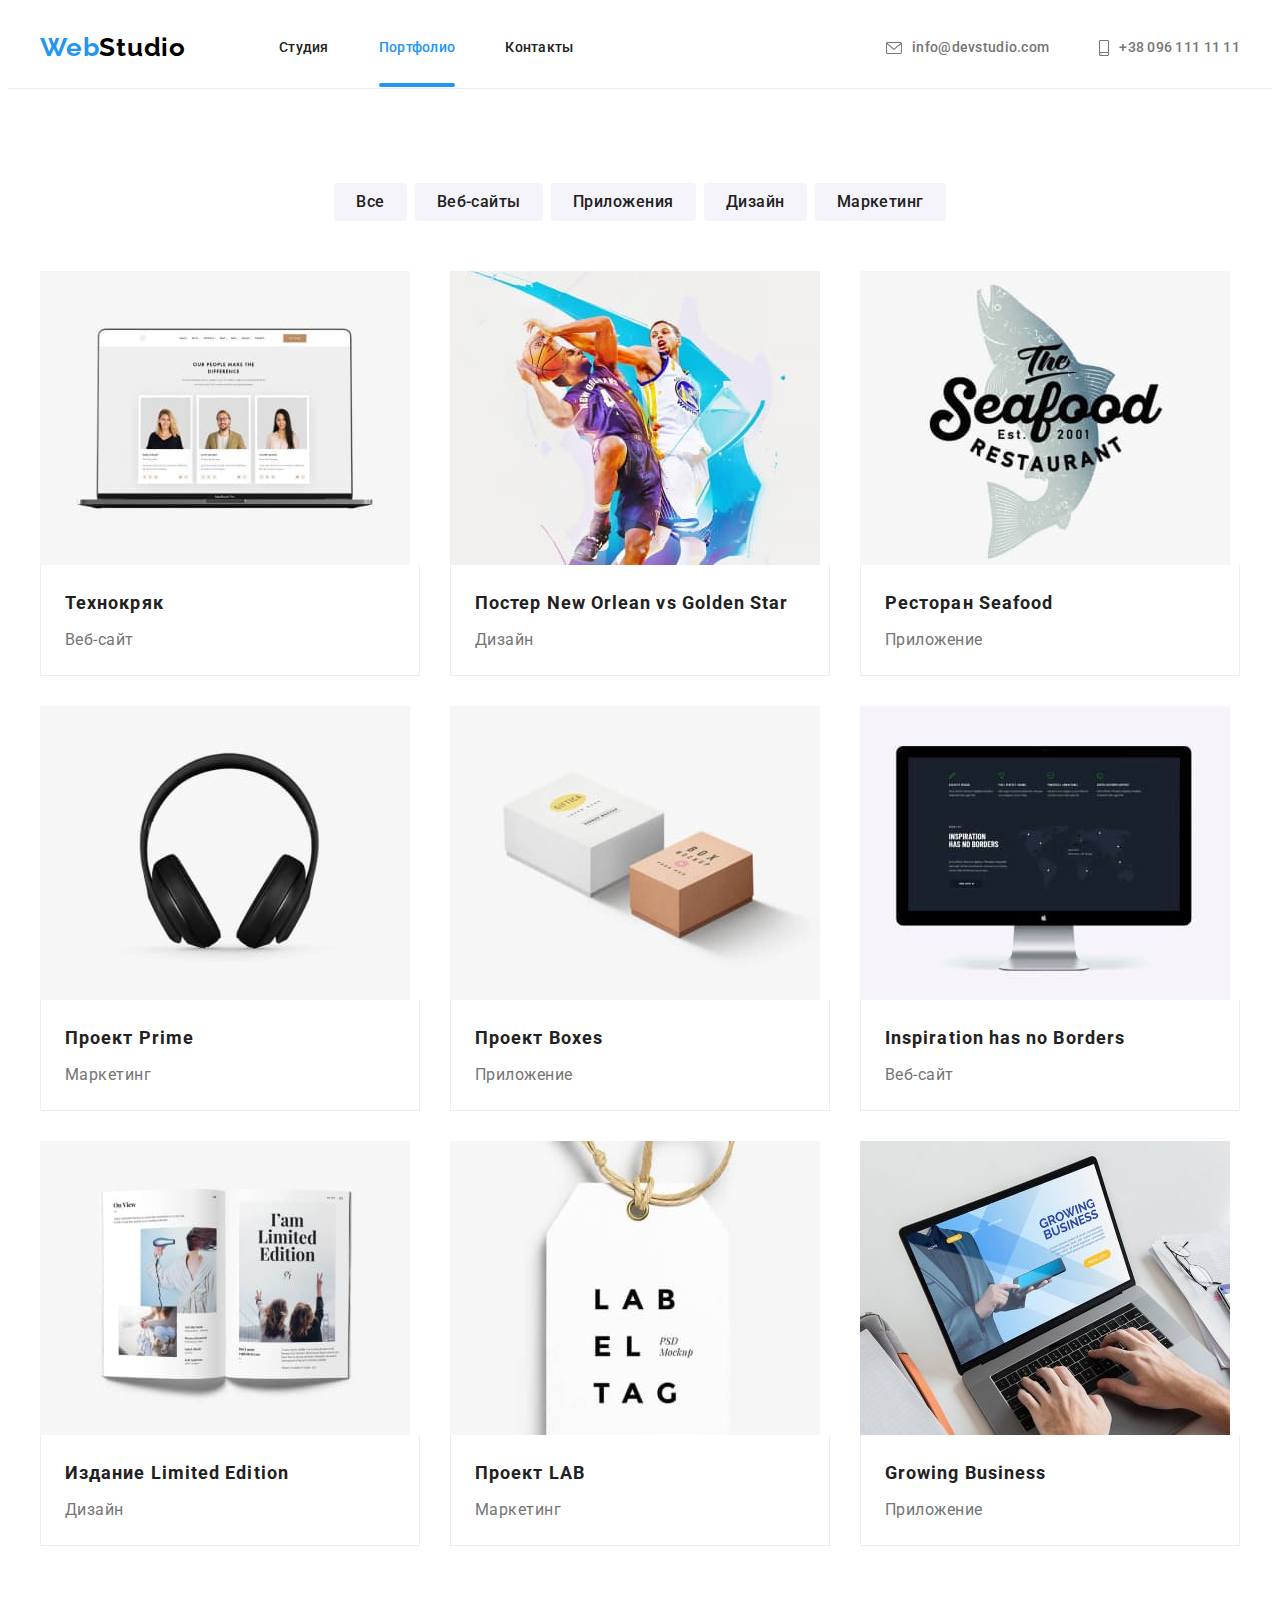
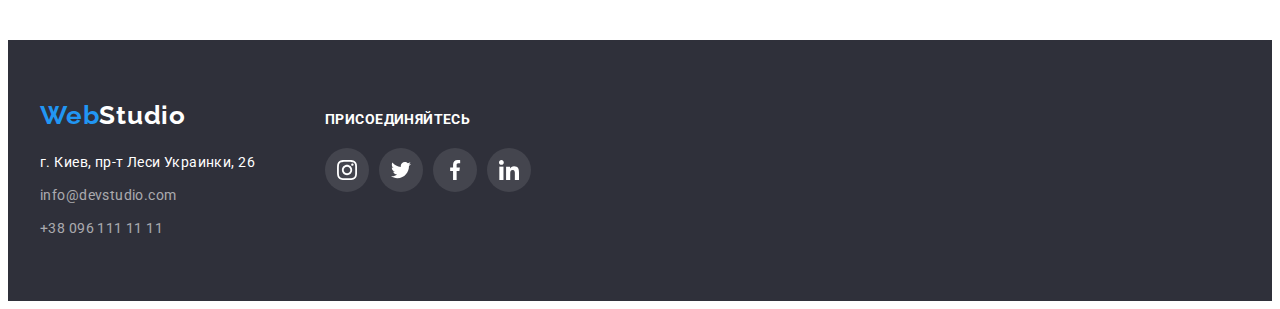
==== portfolio.html @ 586e2ef1 "Copied files from hw-05" ====
<!DOCTYPE html>
<html lang="ru">
<head>
    <meta charset="UTF-8">
    <meta http-equiv="X-UA-Compatible" content="IE=edge">
    <meta name="viewport" content="width=device-width, initial-scale=1.0">
    <link rel="preconnect" href="https://fonts.gstatic.com">
    <link href="https://fonts.googleapis.com/css2?family=Raleway:wght@700&family=Roboto:wght@400;500;700;900&display=swap"
        rel="stylesheet">
    <link rel="stylesheet" href="https://cdnjs.cloudflare.com/ajax/libs/modern-normalize/1.0.0/modern-normalize.css"
        integrity="sha512-Zx6MlUMKSVJoQ+83OwhdILe8cSEsCzfqThJd7J/VA2UrK6Ctj85p+xzqfyuNXE5B1k25uUdmJ2OzItbBy9GHAQ=="
        crossorigin="anonymous" />
    <link rel="stylesheet" href="./css/styles.css">
    <title>Portfolio Web Studio (Version 2.1)</title>
</head>
<body>
    <header class="header">
        <div class="container">
            <a class="logo link" href="./index.html" lang="en">Web<span class="logo-header">Studio</span></a>
            <nav>
                <ul class="navigation-list">
                    <li class="list">
                        <a class="menu-item-link link" href="./index.html">Студия</a>
                    </li>
                    <li class="list">
                        <a class="menu-active-item link" href="./portfolio.html">Портфолио</a>
                    </li>
                    <li class="list">
                        <a class="menu-item-link link" href="#">Контакты</a>
                    </li>
                </ul>
            </nav>
            <ul class="navigation-list">
                <li class="list">
                    <a class="header-contacts-link icon-link link" href="mailto:info@devstudio.com">
                        <svg width="16" height="12">
                            <use href="./images/sprite.svg#email"></use>
                        </svg>
                        info@devstudio.com
                    </a>
                </li>
                <li class="list">
                    <a class="header-contacts-link icon-link link" href="tel:+380961111111">
                        <svg width="10" height="16">
                            <use href="./images/sprite.svg#smartphone"></use>
                        </svg>
                        +38 096 111 11 11
                    </a>
                </li>
            </ul>
        </div>
    </header>
    <main>
        <h1 class="visually-hidden">Портфолио</h1>
        <section>
            <div class="container">
                <h2 class="visually-hidden">Фильтры портфолио</h2>
                <ul class="filters-list">
                    <li class="list">
                        <button class="filters-button" type="button">Все</button>
                    </li>
                    <li class="list">
                        <button class="filters-button" type="button">Веб-сайты</button>
                    </li>
                    <li class="list">
                        <button class="filters-button" type="button">Приложения</button>
                    </li>
                    <li class="list">
                        <button class="filters-button" type="button">Дизайн</button>
                    </li>
                    <li class="list">
                        <button class="filters-button" type="button">Маркетинг</button>
                    </li>
                </ul>
                <ul class="flex-list">
                    <li class="project list flex-three-items-in-row">
                        <a class="link" href="#">
                            <div class="project-wrapper">
                                <img src="./images/project-1.jpg" alt="Технокряк" width="370" height="294">
                                <p class="project-overlay">Технокряк это современная площадка распространения коронавируса. Компании используют эту платформу для цифрового
                                шпионажа и атак на защищённые сервера конкурентов.</p>
                            </div>
                            <div class="projects-description">
                                <h3 class="project-header">Технокряк</h3>
                                <p class="filter-item">Веб-сайт</p>
                            </div>
                        </a>
                    </li>
                    
                    <li class="project list flex-three-items-in-row">
                        <a class="link" href="#">
                            <div class="project-wrapper">
                                <img src="./images/project-2.jpg" alt="Постер New Orlean vs Golden Star" width="370" height="294">
                                <p class="project-overlay">Технокряк это современная площадка распространения коронавируса. Компании используют эту платформу для цифрового
                                шпионажа и атак на защищённые сервера конкурентов.</p>
                            </div>
                            <div class="projects-description">
                                <h3 class="project-header">Постер <span lang="en">New Orlean vs Golden Star</span></h3>
                                <p class="filter-item">Дизайн</p>
                            </div>
                        </a>
                    </li>
                    
                    <li class="project list flex-three-items-in-row">
                        <a class="link" href="#">
                            <div class="project-wrapper">
                                <img src="./images/project-3.jpg" alt="Ресторан Seafood" width="370" height="294">
                                <p class="project-overlay">Технокряк это современная площадка распространения коронавируса. Компании используют эту платформу для цифрового
                                шпионажа и атак на защищённые сервера конкурентов.</p>
                            </div>
                            <div class="projects-description">
                                <h3 class="project-header">Ресторан <span lang="en">Seafood</span></h3>
                                <p class="filter-item">Приложение</p>
                            </div>
                        </a>
                    </li>
                    
                    <li class="project list flex-three-items-in-row">
                        <a class="link" href="#">
                            <div class="project-wrapper">
                                <img src="./images/project-4.jpg" alt="Проект Prime" width="370" height="294">
                                <p class="project-overlay">Технокряк это современная площадка распространения коронавируса. Компании используют эту платформу для цифрового
                                шпионажа и атак на защищённые сервера конкурентов.</p>
                            </div>
                            <div class="projects-description">
                                <h3 class="project-header">Проект <span lang="en">Prime</span></h3>
                                <p class="filter-item">Маркетинг</p>
                            </div>
                        </a>
                    </li>
                    
                    <li class="project list flex-three-items-in-row">
                        <a class="link" href="#">
                            <div class="project-wrapper">
                                <img src="./images/project-5.jpg" alt="Проект Boxes" width="370" height="294">
                                <p class="project-overlay">Технокряк это современная площадка распространения коронавируса. Компании используют эту платформу для цифрового
                                шпионажа и атак на защищённые сервера конкурентов.</p>
                            </div>
                            <div class="projects-description">
                                <h3 class="project-header">Проект <span lang="en">Boxes</span></h3>
                                <p class="filter-item">Приложение</p>
                            </div>
                        </a>
                    </li>
                    
                    <li class="project list flex-three-items-in-row">
                        <a class="link" href="#">
                            <div class="project-wrapper">
                                <img src="./images/project-6.jpg" alt="Inspiration has no Borders" width="370" height="294">
                                <p class="project-overlay">Технокряк это современная площадка распространения коронавируса. Компании используют эту платформу для цифрового
                                шпионажа и атак на защищённые сервера конкурентов.</p>
                            </div>
                            <div class="projects-description">
                                <h3 class="project-header" lang="en">Inspiration has no Borders</h3>
                                <p class="filter-item">Веб-сайт</p>
                            </div>
                        </a>
                    </li>
                    
                    <li class="project list flex-three-items-in-row">
                        <a class="link" href="#">
                            <div class="project-wrapper">
                                <img src="./images/project-7.jpg" alt="Издание Limited Edition" width="370" height="294">
                                <p class="project-overlay">Технокряк это современная площадка распространения коронавируса. Компании используют эту платформу для цифрового
                                шпионажа и атак на защищённые сервера конкурентов.</p>
                            </div>
                            <div class="projects-description">
                                <h3 class="project-header">Издание <span lang="en">Limited Edition</span></h3>
                                <p class="filter-item">Дизайн</p>
                            </div>
                        </a>
                    </li>
                    
                    <li class="project list flex-three-items-in-row">
                        <a class="link" href="#">
                            <div class="project-wrapper">
                                <img src="./images/project-8.jpg" alt="Проект LAB" width="370" height="294">
                                <p class="project-overlay">Технокряк это современная площадка распространения коронавируса. Компании используют эту платформу для цифрового
                                шпионажа и атак на защищённые сервера конкурентов.</p>
                            </div>
                            <div class="projects-description">
                                <h3 class="project-header">Проект <span lang="en">LAB</span></h3>
                                <p class="filter-item">Маркетинг</p>
                            </div>
                        </a>
                    </li>
                    
                    <li class="project list flex-three-items-in-row">
                        <a class="link" href="#">
                            <div class="project-wrapper">
                                <img src="./images/project-9.jpg" alt="Growing Business" width="370" height="294">
                                <p class="project-overlay">Технокряк это современная площадка распространения коронавируса. Компании используют эту платформу для цифрового
                                шпионажа и атак на защищённые сервера конкурентов.</p>
                            </div>
                            <div class="projects-description">
                                <h3 class="project-header" lang="en">Growing Business</h3>
                                <p class="filter-item">Приложение</p>
                            </div>
                        </a>
                    </li>
                </ul>
            </div>
        </section>
    </main>
    <footer class="footer">
        <div class="container">
            <div>
                <a class="logo link" href="./index.html" lang="en">Web<span class="logo-footer">Studio</span></a>
                <address>
                    <p class="footer-contacts-address">г. Киев, пр-т Леси Украинки, 26</p>
                    <ul>
                        <li class="list">
                            <a class="footer-contacts-link link" href="mailto:info@devstudio.com">info@devstudio.com</a>
                        </li>
                        <li class="list">
                            <a class="footer-contacts-link link" href="tel:+380961111111">+38 096 111 11 11</a>
                        </li>
                    </ul>
                </address>
            </div>
            <div class="join">
                <h2>Присоединяйтесь</h2>
                <ul class="list">
                    <li class="link">
                        <a class="icon-link" href="">
                            <svg width="20" height="20">
                                <use href="./images/sprite.svg#instagram"></use>
                            </svg>
                        </a>
                    </li>
                    <li class="link">
                        <a class="icon-link" href="">
                            <svg width="20" height="20">
                                <use href="./images/sprite.svg#twitter"></use>
                            </svg>
                        </a>
                    </li>
                    <li class="link">
                        <a class="icon-link" href="">
                            <svg width="20" height="20">
                                <use href="./images/sprite.svg#facebook"></use>
                            </svg>
                        </a>
                    </li>
                    <li class="link">
                        <a class="icon-link" href="">
                            <svg width="20" height="20">
                                <use href="./images/sprite.svg#linkedin"></use>
                            </svg>
                        </a>
                    </li>
                </ul>
            </div>
        </div>
    </footer>
</body>
</html>
---- css/styles.css ----
:root {
  --main-color: #212121;
  --secondary-color: #757575;
  --third-color: #fff;
  --active-color: #2196f3;
  --dark-bg-color: #2f303a;
  --light-bg-color: #f5f4fa;
  --logo-header-color: #000;
  --hero-button-focus-color: #188ce8;
  --icons-main-color: #afb1b8;
}

.link {
  text-decoration: none; /* убираем подчеркивание ссылок */
}

.list {
  list-style-type: none; /* убираем маркеры */
}

body {
  font-family: "Roboto", sans-serif; /* задаем основной шрифт */
}

.visually-hidden {
  position: absolute !important;
  clip: rect(1px 1px 1px 1px); /* IE6, IE7 */
  clip: rect(1px, 1px, 1px, 1px);
  padding: 0 !important;
  border: 0 !important;
  height: 1px !important;
  width: 1px !important;
  overflow: hidden; /* скрываем ненужные заголовки */
}

h1,
h2,
h3,
h4,
h5,
h6,
p {
  margin: 0;
}

ul,
ol {
  margin: 0;
  padding: 0;
}

.container {
  width: 1200px;
  margin: 0 auto;
  padding-left: 15px;
  padding-right: 15px;
  /* outline: 2px solid tomato; */
}

.flex-list {
  display: flex;
  flex-wrap: wrap;
  margin-left: -30px;
  margin-top: -30px;
}

.flex-four-items-in-row {
  flex-basis: calc(100% / 4 - 30px);
  margin-left: 30px;
  margin-top: 30px;
}

.flex-three-items-in-row {
  flex-basis: calc(100% / 3 - 30px);
  margin-left: 30px;
  margin-top: 30px;
}

section {
  padding-top: 94px;
  padding-bottom: 94px;
}

img {
  display: block;
}

.icon-link {
  display: flex;
  justify-content: center;
  align-items: center;
  fill: var(--icons-main-color);
}

/* ============ HEADER ============ */
.header .container {
  display: flex;
  align-items: center;
}

.header {
  border-bottom: 1px solid #ececec;
}

/* ============ logo ============ */
.logo {
  font-family: Raleway;
  font-weight: 700;
  font-size: 26px;
  line-height: 1.19;
  color: var(--active-color);
  letter-spacing: 0.03em;
}

.header .logo {
  padding-top: 24px;
  padding-bottom: 25px;
  margin-right: 93px;
}

.logo-header {
  color: var(--logo-header-color);
}

/* ============ nav ============ */
.navigation-list {
  display: flex;
  font-weight: 500;
  font-size: 14px;
  line-height: 1.14;
  letter-spacing: 0.02em;
}

.menu-item-link {
  color: var(--main-color);
  transition: color 250ms cubic-bezier(0.4, 0, 0.2, 1);
}

.menu-item-link:hover,
.menu-item-link:focus {
  color: var(--active-color);
  }

.menu-active-item {
  color: var(--active-color);
  position: relative;
}

.menu-active-item::after {
  content: "";
  width: 100%;
height: 4px;
background-color: var(--active-color);
border-radius: 2px;
position: absolute;
bottom: 0;
right: 0;
}

.navigation-list a {
  padding-top: 32px;
  padding-bottom: 32px;
}

.navigation-list li:not(:last-child) {
  margin-right: 50px; /* отступы между елементами списков в хедере */
}

/* ============ header contacts ============ */
.header-contacts-link {
  color: var(--secondary-color);
  padding-top: 32px;
  padding-bottom: 32px;
  fill: var(--secondary-color);
  transition: color 250ms cubic-bezier(0.4, 0, 0.2, 1), 
  fill 250ms cubic-bezier(0.4, 0, 0.2, 1);
}

.header-contacts-link:hover,
.header-contacts-link:focus {
  color: var(--active-color);
  fill: var(--active-color);
  }

.container .navigation-list {
  margin-left: auto; /* придавливаем контакты вправо */
}

.header-contacts-link svg {
  margin-right: 10px;
}

/* ============ ШАПКА ============ */
.hero {
  background-color: #c4c4c4;
  padding-top: 200px;
  padding-bottom: 200px;
  background-image: linear-gradient(
      rgba(47, 48, 58, 0.4),
      rgba(47, 48, 58, 0.4)
    ),
    url("../images/bg.jpg");
  background-repeat: no-repeat;
  background-size: cover;
  max-width: 1600px;
  margin: 0 auto;
}

.hero-motto {
  width: 696px;
  margin: 0 auto 30px;
  font-weight: 900;
  font-size: 44px;
  line-height: 1.37;
  text-align: center;
  letter-spacing: 0.06em;
  text-transform: uppercase;
  color: var(--third-color);
}

.hero-button {
  font-family: "Roboto", sans-serif;
  font-weight: 700;
  font-size: 16px;
  line-height: 1.88;
  padding: 10px 32px;
  letter-spacing: 0.06em;
  color: var(--third-color);
  background-color: var(--active-color);
  border-radius: 4px;
  border: none;
  display: block;
  margin: 0 auto;
  transition: background-color 250ms cubic-bezier(0.4, 0, 0.2, 1), 
  box-shadow 250ms cubic-bezier(0.4, 0, 0.2, 1);
}

.hero-button:hover,
.hero-button:focus {
  background-color: var(--hero-button-focus-color);
  cursor: pointer;
  box-shadow: 0px 4px 4px rgba(0, 0, 0, 0.15);
}

/* ============ ОСОБЕННОСТИ ============ */
.features-list-header {
  font-weight: 700;
  font-size: 14px;
  line-height: 1.14;
  letter-spacing: 0.03em;
  text-transform: uppercase;
  color: var(--main-color);
  margin-bottom: 10px;
}

.features-list-description {
  font-size: 14px;
  line-height: 1.71;
  letter-spacing: 0.03em;
  color: var(--secondary-color);
}

.client-item {
  flex-basis: calc(100% / 6 - 30px);
  margin-left: 30px;
  margin-top: 30px;
  border: 1px solid var(--icons-main-color);
  border-radius: 4px;
}

.features .icon-link {
  height: 120px;
  background: var(--light-bg-color);
  border-radius: 4px;
  margin-bottom: 30px;
}

/* ============ ЧЕМ МЫ ЗАНИМАЕМСЯ ============ */
.section-header {
  font-weight: 700;
  font-size: 36px;
  line-height: 1.17;
  text-align: center;
  letter-spacing: 0.03em;
  color: var(--main-color);
  margin-bottom: 50px;
}

.jobs {
  padding-top: 0;
}

.jobs-item-wrapper {
  position: relative;
}

.jobs-item {
  position: absolute;
  bottom: 0;
    background-color: rgba(47, 48, 58, 0.8);
    width: 100%;
    height: 70px;
    display: flex;
  justify-content: center;
    align-items: center;
    overflow: hidden;
}

.jobs-item-header {
    font-weight: 700;
font-size: 14px;
line-height: 1.14;
letter-spacing: 0.03em;
text-transform: uppercase;
color: var(--third-color);
}

/* ============ НАША КОМАНДА ============ */
.team {
  background-color: var(--light-bg-color);
}

.team-item-name {
  font-weight: 500;
  font-size: 16px;
  line-height: 1.19;
  text-align: center;
  letter-spacing: 0.03em;
  color: var(--main-color);
  margin-bottom: 10px;
}

.team-item-position {
  font-size: 16px;
  line-height: 1.19;
  text-align: center;
  letter-spacing: 0.03em;
  color: var(--secondary-color);
  margin-bottom: 16px;
}

.team-item {
  background: var(--third-color);
  box-shadow: 0px 1px 3px rgba(0, 0, 0, 0.12), 0px 1px 1px rgba(0, 0, 0, 0.14),
    0px 2px 1px rgba(0, 0, 0, 0.2);
  border-radius: 0px 0px 4px 4px;
}

.team-item-description {
  padding: 30px 32px;
}

.team-item-description .icon-link {
  width: 44px;
  height: 44px;
  border-radius: 50%;
  transition: background-color 250ms cubic-bezier(0.4, 0, 0.2, 1), 
  fill 250ms cubic-bezier(0.4, 0, 0.2, 1);
}

.team-item-description .list {
  display: flex;
  justify-content: space-between;
}

.team-item-description .icon-link:hover,
.team-item-description .icon-link:focus {
  background-color: var(--active-color);
  fill: var(--third-color);
}

/* .team-item-description .icon-link:hover svg,
.team-item-description .icon-link:focus svg {
  fill: var(--third-color);
} */

/* ============ ПОСТОЯННЫЕ КЛИЕНТЫ ============ */
.client-item {
  flex-basis: calc(100% / 6 - 30px);
  margin-left: 30px;
  margin-top: 30px;
  border: 1px solid var(--icons-main-color);
  border-radius: 4px;
  transition: border-color 250ms cubic-bezier(0.4, 0, 0.2, 1);
}

.clients .icon-link {
  height: 90px;
}

.client-item .icon-link {
  transition: fill 250ms cubic-bezier(0.4, 0, 0.2, 1);
}

.client-item .icon-link:hover,
.client-item .icon-link:focus {
  fill: var(--active-color);
}

.client-item:hover,
.client-item:focus {
  border-color: var(--active-color);
}

/* ============ FOOTER ============ */
footer {
  background-color: var(--dark-bg-color);
}

.logo-footer {
  color: var(--third-color);
}

address {
  font-style: normal; /* убираем курсив */
  margin-top: 20px;
}

.footer-contacts-address,
.footer-contacts-link {
  font-size: 14px;
  line-height: 1.71;
  letter-spacing: 0.03em;
}

.footer-contacts-address {
  color: var(--third-color);
  margin-bottom: 9px;
}

.footer-contacts-link {
  color: rgba(255, 255, 255, 0.6);
  transition: color 250ms cubic-bezier(0.4, 0, 0.2, 1);
}

.footer-contacts-link:hover,
.footer-contacts-link:focus {
  color: var(--active-color);
}

.footer {
  padding-top: 60px;
  padding-bottom: 60px;
}

address li:not(:last-child) {
  margin-bottom: 9px;
}

.footer .container {
  display: flex;
  align-items: baseline;
}

.join {
  margin-left: 70px;
  width: 206px;
}

.footer h2 {
  margin-bottom: 20px;
  font-family: Roboto;
  font-weight: 700;
  font-size: 14px;
  line-height: 1.14;
  letter-spacing: 0.03em;
  text-transform: uppercase;
  color: var(--third-color);
}

.join .icon-link {
  width: 44px;
  height: 44px;
  border-radius: 50%;
  background-color: rgba(255, 255, 255, 0.1);
  fill: var(--third-color);
  transition: background-color 250ms cubic-bezier(0.4, 0, 0.2, 1);
}

.join .list {
  display: flex;
  justify-content: space-between;
}

.join .icon-link:hover,
.join .icon-link:focus {
  background-color: var(--active-color);
}

/* ============ PORTFOLIO ============ */
.filters-list li:not(:last-child) {
  margin-right: 8px;
}

.filters-list {
  display: flex;
  margin-bottom: 50px;
  justify-content: center;
}

.filters-button {
  font-family: "Roboto", sans-serif;
  font-weight: 500;
  font-size: 16px;
  line-height: 1.63;
  text-align: center;
  letter-spacing: 0.03em;
  color: var(--main-color);
  border: none;
  border-radius: 4px;
  background-color: var(--light-bg-color);
  padding: 6px 22px;
  transition: 
  color 250ms cubic-bezier(0.4, 0, 0.2, 1), 
  background-color 250ms cubic-bezier(0.4, 0, 0.2, 1), 
  box-shadow 250ms cubic-bezier(0.4, 0, 0.2, 1);
}

.filters-button:hover,
.filters-button:focus {
  color: var(--third-color);
  cursor: pointer;
  background-color: var(--active-color);
  box-shadow: 0px 3px 1px rgba(0, 0, 0, 0.1), 0px 1px 2px rgba(0, 0, 0, 0.08),
    0px 2px 2px rgba(0, 0, 0, 0.12);
}

.project-header {
  font-weight: 700;
  font-size: 18px;
  line-height: 2;
  letter-spacing: 0.06em;
  color: var(--main-color);
  margin-bottom: 4px;
}

.filter-item {
  font-size: 16px;
  line-height: 1.88;
  letter-spacing: 0.03em;
  color: var(--secondary-color);
}

.projects-description {
  border: 1px solid #eeeeee;
  border-top: none;
  padding: 20px 24px;
}

.project {
  transition: box-shadow 250ms cubic-bezier(0.4, 0, 0.2, 1);
}

.project:hover,
.project:focus {
  box-shadow: 0px 1px 1px rgba(0, 0, 0, 0.12), 0px 4px 4px rgba(0, 0, 0, 0.06),
    1px 4px 6px rgba(0, 0, 0, 0.16);
}

.project-wrapper {
  position: relative;
  overflow: hidden;
}

.project-overlay {
  position: absolute;
  bottom: 0;
  right: 0;
  height: 100%;
  transform: translateY(100%);
  font-weight: 400;
font-size: 18px;
line-height: 1.56;
letter-spacing: 0.03em;
color: var(--third-color);
background-color: rgba(33, 150, 243, 0.9);
padding: 63px 24px;

transition: transform 250ms cubic-bezier(0.4, 0, 0.2, 1);
}

.project .link:hover .project-overlay,
.project .link:focus .project-overlay {
  transform: translateY(0);
}


/* ============ MODAL ============ */
.backdrop {
  position: fixed;
  top: 0;
  left: 0;
  width: 100vw;
  height: 100vh;
  background-color: rgba(0, 0, 0, 0.2);
 
  transition: opacity 250ms cubic-bezier(0.4, 0, 0.2, 1);
}

.modal {
  position: absolute;
  top: 50%;
  left: 50%;
  transform: translate(-50%, -50%);
  width: 528px;
  height: 581px;
  background-color: var(--third-color);
  box-shadow: 0px 1px 3px rgba(0, 0, 0, 0.12), 0px 1px 1px rgba(0, 0, 0, 0.14), 0px 2px 1px rgba(0, 0, 0, 0.2);
border-radius: 4px;
}

.modal-close-btn {
  position: absolute;
  top: 8px;
  right: 8px;
  width: 30px;
  height: 30px;
  background: transparent;
  border: 1px solid rgba(0, 0, 0, 0.1);
  border-radius: 50%;
  cursor: pointer;
  fill: currentColor;
  }

.is-hidden {
  opacity: 0;
  visibility: hidden;
  pointer-events: none;

  transition: all 250ms cubic-bezier(0.4, 0, 0.2, 1);
}
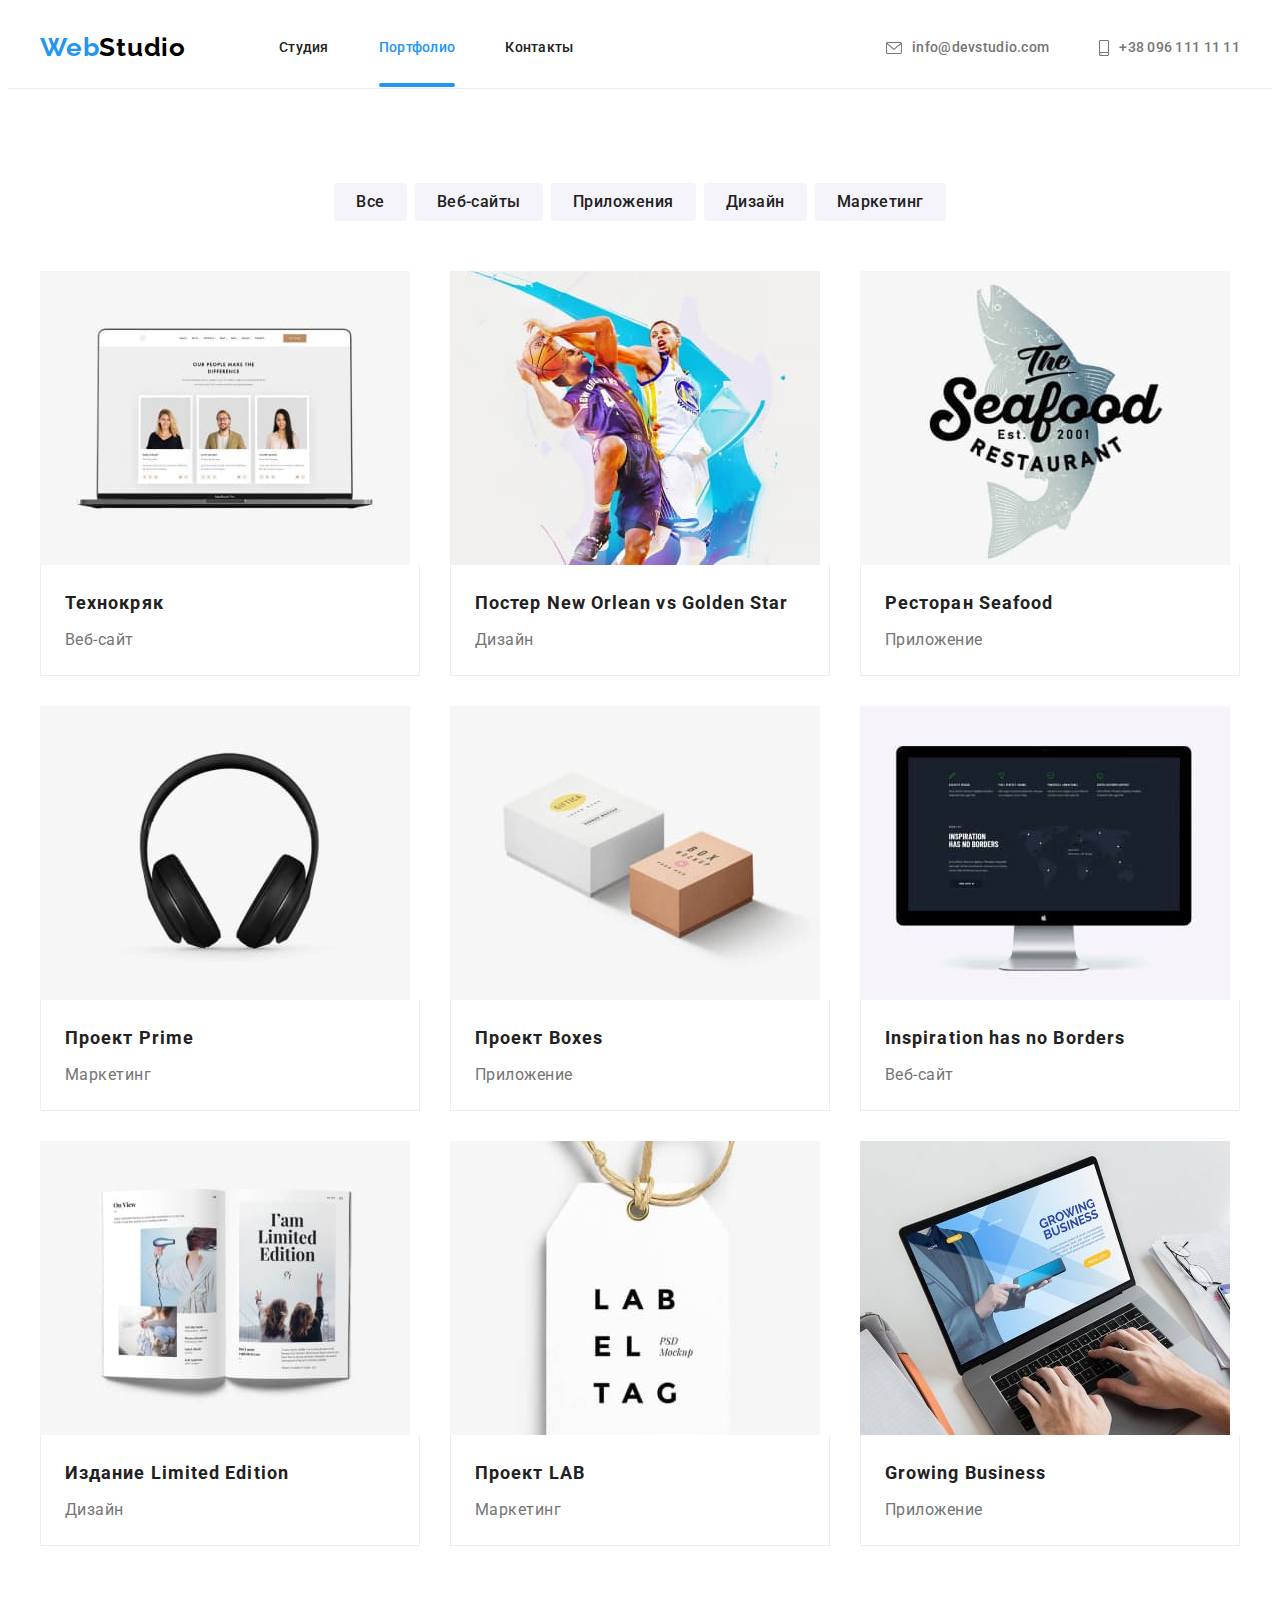
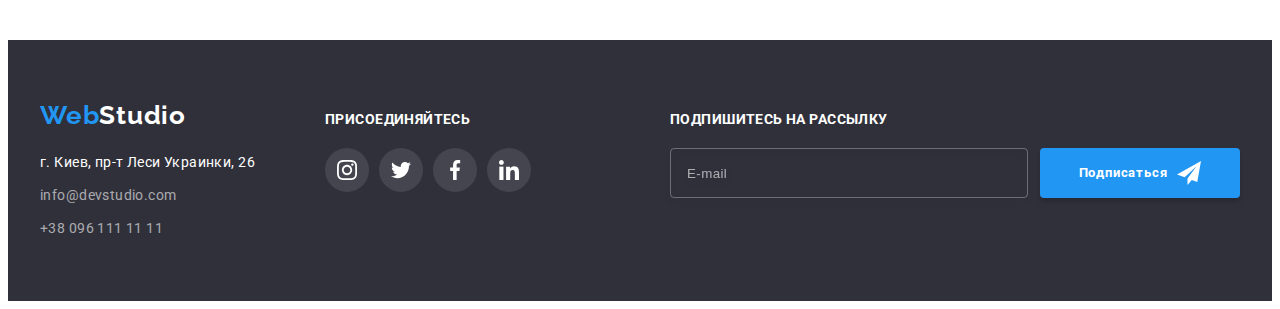
==== commit 50b997b1: "added custom ckeckbox and modal animations" ====
--- a/portfolio.html
+++ b/portfolio.html
@@ -208,11 +208,11 @@
                 <a class="logo link" href="./index.html" lang="en">Web<span class="logo-footer">Studio</span></a>
                 <address>
                     <p class="footer-contacts-address">г. Киев, пр-т Леси Украинки, 26</p>
-                    <ul>
-                        <li class="list">
+                    <ul class="list">
+                        <li>
                             <a class="footer-contacts-link link" href="mailto:info@devstudio.com">info@devstudio.com</a>
                         </li>
-                        <li class="list">
+                        <li>
                             <a class="footer-contacts-link link" href="tel:+380961111111">+38 096 111 11 11</a>
                         </li>
                     </ul>
@@ -251,6 +251,18 @@
                     </li>
                 </ul>
             </div>
+            <div class="subscribe">
+                <h2>Подпишитесь на рассылку</h2>
+                <form class="subs-form">
+                    <input class="footer-input" type="email" name="subs-email" placeholder="E-mail">
+                    <button class="subs-btn" type="submit">
+                        Подписаться
+                        <svg width="24" height="24">
+                            <use href="./images/sprite.svg#subs"></use>
+                        </svg>
+                    </button>
+                </form>
+            </div>
         </div>
     </footer>
 </body>
--- a/css/styles.css
+++ b/css/styles.css
@@ -139,7 +139,7 @@
 .menu-item-link:hover,
 .menu-item-link:focus {
   color: var(--active-color);
-  }
+}
 
 .menu-active-item {
   color: var(--active-color);
@@ -149,12 +149,12 @@
 .menu-active-item::after {
   content: "";
   width: 100%;
-height: 4px;
-background-color: var(--active-color);
-border-radius: 2px;
-position: absolute;
-bottom: 0;
-right: 0;
+  height: 4px;
+  background-color: var(--active-color);
+  border-radius: 2px;
+  position: absolute;
+  bottom: 0;
+  right: 0;
 }
 
 .navigation-list a {
@@ -172,15 +172,15 @@
   padding-top: 32px;
   padding-bottom: 32px;
   fill: var(--secondary-color);
-  transition: color 250ms cubic-bezier(0.4, 0, 0.2, 1), 
-  fill 250ms cubic-bezier(0.4, 0, 0.2, 1);
+  transition: color 250ms cubic-bezier(0.4, 0, 0.2, 1),
+    fill 250ms cubic-bezier(0.4, 0, 0.2, 1);
 }
 
 .header-contacts-link:hover,
 .header-contacts-link:focus {
   color: var(--active-color);
   fill: var(--active-color);
-  }
+}
 
 .container .navigation-list {
   margin-left: auto; /* придавливаем контакты вправо */
@@ -227,19 +227,18 @@
   letter-spacing: 0.06em;
   color: var(--third-color);
   background-color: var(--active-color);
+  box-shadow: 0px 4px 4px rgba(0, 0, 0, 0.15);
   border-radius: 4px;
   border: none;
   display: block;
   margin: 0 auto;
-  transition: background-color 250ms cubic-bezier(0.4, 0, 0.2, 1), 
-  box-shadow 250ms cubic-bezier(0.4, 0, 0.2, 1);
+  transition: background-color 250ms cubic-bezier(0.4, 0, 0.2, 1);
 }
 
 .hero-button:hover,
 .hero-button:focus {
   background-color: var(--hero-button-focus-color);
   cursor: pointer;
-  box-shadow: 0px 4px 4px rgba(0, 0, 0, 0.15);
 }
 
 /* ============ ОСОБЕННОСТИ ============ */
@@ -297,22 +296,22 @@
 .jobs-item {
   position: absolute;
   bottom: 0;
-    background-color: rgba(47, 48, 58, 0.8);
-    width: 100%;
-    height: 70px;
-    display: flex;
+  background-color: rgba(47, 48, 58, 0.8);
+  width: 100%;
+  height: 70px;
+  display: flex;
   justify-content: center;
-    align-items: center;
-    overflow: hidden;
+  align-items: center;
+  overflow: hidden;
 }
 
 .jobs-item-header {
-    font-weight: 700;
-font-size: 14px;
-line-height: 1.14;
-letter-spacing: 0.03em;
-text-transform: uppercase;
-color: var(--third-color);
+  font-weight: 700;
+  font-size: 14px;
+  line-height: 1.14;
+  letter-spacing: 0.03em;
+  text-transform: uppercase;
+  color: var(--third-color);
 }
 
 /* ============ НАША КОМАНДА ============ */
@@ -354,8 +353,8 @@
   width: 44px;
   height: 44px;
   border-radius: 50%;
-  transition: background-color 250ms cubic-bezier(0.4, 0, 0.2, 1), 
-  fill 250ms cubic-bezier(0.4, 0, 0.2, 1);
+  transition: background-color 250ms cubic-bezier(0.4, 0, 0.2, 1),
+    fill 250ms cubic-bezier(0.4, 0, 0.2, 1);
 }
 
 .team-item-description .list {
@@ -487,6 +486,61 @@
   background-color: var(--active-color);
 }
 
+.subscribe {
+  margin-left: auto;
+}
+
+.subs-form {
+  display: flex;
+}
+
+.footer-input {
+  width: 358px;
+  height: 50px;
+  background-color: transparent;
+  border: 1px solid rgba(255, 255, 255, 0.3);
+  box-sizing: border-box;
+  filter: drop-shadow(0px 4px 4px rgba(0, 0, 0, 0.15));
+  border-radius: 4px;
+  padding-left: 16px;
+  color: var(--third-color);
+}
+
+.footer-input::placeholder {
+  letter-spacing: 0.03em;
+  color: rgba(255, 255, 255, 0.6);
+}
+
+.subs-btn {
+  margin-left: 12px;
+  width: 200px;
+  height: 50px;
+  font-family: "Roboto", sans-serif;
+  font-weight: 700;
+  line-height: 1.87;
+  letter-spacing: 0.06em;
+  color: var(--third-color);
+  background: var(--active-color);
+  box-shadow: 0px 4px 4px rgba(0, 0, 0, 0.15);
+  border-radius: 4px;
+  border: none;
+  display: flex;
+  justify-content: center;
+  align-items: center;
+  fill: var(--third-color);
+  transition: background-color 250ms cubic-bezier(0.4, 0, 0.2, 1);
+}
+
+.subs-btn:hover,
+.subs-btn:focus {
+  background-color: var(--hero-button-focus-color);
+  cursor: pointer;
+}
+
+.subs-btn svg {
+  margin-left: 10px;
+}
+
 /* ============ PORTFOLIO ============ */
 .filters-list li:not(:last-child) {
   margin-right: 8px;
@@ -510,10 +564,9 @@
   border-radius: 4px;
   background-color: var(--light-bg-color);
   padding: 6px 22px;
-  transition: 
-  color 250ms cubic-bezier(0.4, 0, 0.2, 1), 
-  background-color 250ms cubic-bezier(0.4, 0, 0.2, 1), 
-  box-shadow 250ms cubic-bezier(0.4, 0, 0.2, 1);
+  transition: color 250ms cubic-bezier(0.4, 0, 0.2, 1),
+    background-color 250ms cubic-bezier(0.4, 0, 0.2, 1),
+    box-shadow 250ms cubic-bezier(0.4, 0, 0.2, 1);
 }
 
 .filters-button:hover,
@@ -569,21 +622,23 @@
   height: 100%;
   transform: translateY(100%);
   font-weight: 400;
-font-size: 18px;
-line-height: 1.56;
-letter-spacing: 0.03em;
-color: var(--third-color);
-background-color: rgba(33, 150, 243, 0.9);
-padding: 63px 24px;
-
-transition: transform 250ms cubic-bezier(0.4, 0, 0.2, 1);
+  font-size: 18px;
+  line-height: 1.56;
+  letter-spacing: 0.03em;
+  color: var(--third-color);
+  background-color: rgba(33, 150, 243, 0.9);
+  padding: 63px 24px;
+  opacity: 0;
+
+  transition: transform 250ms cubic-bezier(0.4, 0, 0.2, 1),
+    opacity 0ms linear 100ms;
 }
 
 .project .link:hover .project-overlay,
 .project .link:focus .project-overlay {
   transform: translateY(0);
-}
-
+  opacity: 1;
+}
 
 /* ============ MODAL ============ */
 .backdrop {
@@ -593,7 +648,7 @@
   width: 100vw;
   height: 100vh;
   background-color: rgba(0, 0, 0, 0.2);
- 
+
   transition: opacity 250ms cubic-bezier(0.4, 0, 0.2, 1);
 }
 
@@ -605,8 +660,170 @@
   width: 528px;
   height: 581px;
   background-color: var(--third-color);
-  box-shadow: 0px 1px 3px rgba(0, 0, 0, 0.12), 0px 1px 1px rgba(0, 0, 0, 0.14), 0px 2px 1px rgba(0, 0, 0, 0.2);
-border-radius: 4px;
+  box-shadow: 0px 1px 3px rgba(0, 0, 0, 0.12), 0px 1px 1px rgba(0, 0, 0, 0.14),
+    0px 2px 1px rgba(0, 0, 0, 0.2);
+  border-radius: 4px;
+}
+
+.modal-form {
+  padding: 40px;
+  display: flex;
+  flex-direction: column;
+}
+
+.modal-form li:not(:last-child) {
+  margin-bottom: 10px;
+}
+
+.modal-form li:last-child {
+  margin-bottom: 20px;
+}
+
+.modal-form p {
+  font-weight: 700;
+  font-size: 20px;
+  line-height: 1.15;
+  text-align: center;
+  letter-spacing: 0.03em;
+  color: var(--main-color);
+  margin-bottom: 12px;
+}
+
+.input-item {
+  display: flex;
+  flex-direction: column;
+  font-weight: 400;
+  font-size: 12px;
+  line-height: 1.17;
+  letter-spacing: 0.01em;
+  color: var(--secondary-color);
+}
+
+.modal-input {
+  width: 100%;
+  height: 40px;
+  border: 1px solid rgba(33, 33, 33, 0.2);
+  border-radius: 4px;
+  padding-left: 42px;
+  padding-right: 12px;
+
+  transition: border-color 250ms cubic-bezier(0.4, 0, 0.2, 1);
+}
+
+.input-wrapper {
+  position: relative;
+  margin-top: 4px;
+}
+
+.input-wrapper svg {
+  position: absolute;
+  padding-left: 12px;
+  top: 50%;
+  left: 0;
+  transform: translateY(-50%);
+  fill: var(--main-color);
+  width: 18px;
+  height: 18px;
+  box-sizing: content-box;
+
+  transition: fill 250ms cubic-bezier(0.4, 0, 0.2, 1);
+}
+
+textarea {
+  padding: 12px 16px;
+  width: 100%;
+  height: 120px;
+  border: 1px solid rgba(33, 33, 33, 0.2);
+  border-radius: 4px;
+  resize: none;
+  margin-top: 4px;
+
+  transition: border-color 250ms cubic-bezier(0.4, 0, 0.2, 1);
+}
+
+textarea::placeholder {
+  font-size: 14px;
+  line-height: 1.14;
+  letter-spacing: 0.01em;
+  color: rgba(117, 117, 117, 0.5);
+}
+
+.agreement-text {
+  font-size: 14px;
+  line-height: 1.71;
+  letter-spacing: 0.03em;
+  color: var(--secondary-color);
+  margin: 0 auto 30px;
+  position: relative;
+  display: flex;
+  align-items: center;
+}
+
+.agreement-text svg {
+  background-color: var(--active-color);
+  fill: var(--third-color);
+  border-radius: 2px;
+}
+
+.agr-text {
+  margin-left: 8px;
+}
+
+.check-off {
+  position: absolute;
+  top: 50%;
+  transform: translateY(-50%);
+  width: 16px;
+  height: 15px;
+  background-color: var(--third-color);
+  border: 2px solid var(--logo-header-color);
+  border-radius: 2px;
+
+  transition: border-color 250ms cubic-bezier(0.4, 0, 0.2, 1);
+}
+
+.agreement-checkbox:checked + .agreement-text > .check-off {
+  opacity: 0;
+}
+
+/* .agreement-text::before {
+  background-image: url(./images/check-off.svg);
+  margin-right: ;
+} */
+
+.modal input:focus,
+.modal textarea:focus,
+.agreement-checkbox:focus + .agreement-text .check-off {
+  border-color: var(--active-color);
+  outline: none;
+}
+
+.modal input:focus + svg {
+  fill: var(--active-color);
+}
+
+.send-btn {
+  min-width: 200px;
+  height: 50px;
+  font-family: "Roboto", sans-serif;
+  font-weight: 700;
+  font-size: 16px;
+  line-height: 1.88;
+  letter-spacing: 0.06em;
+  color: var(--third-color);
+  background-color: var(--active-color);
+  box-shadow: 0px 4px 4px rgba(0, 0, 0, 0.15);
+  border-radius: 4px;
+  border: none;
+  margin: 0 auto;
+  transition: background-color 250ms cubic-bezier(0.4, 0, 0.2, 1);
+}
+
+.send-btn:hover,
+.send-btn:focus {
+  background-color: var(--hero-button-focus-color);
+  cursor: pointer;
+  box-shadow: 0px 4px 4px rgba(0, 0, 0, 0.15);
 }
 
 .modal-close-btn {
@@ -620,7 +837,12 @@
   border-radius: 50%;
   cursor: pointer;
   fill: currentColor;
-  }
+}
+
+.modal-close-btn:hover,
+.modal-close-btn:focus {
+  fill: var(--active-color);
+}
 
 .is-hidden {
   opacity: 0;
